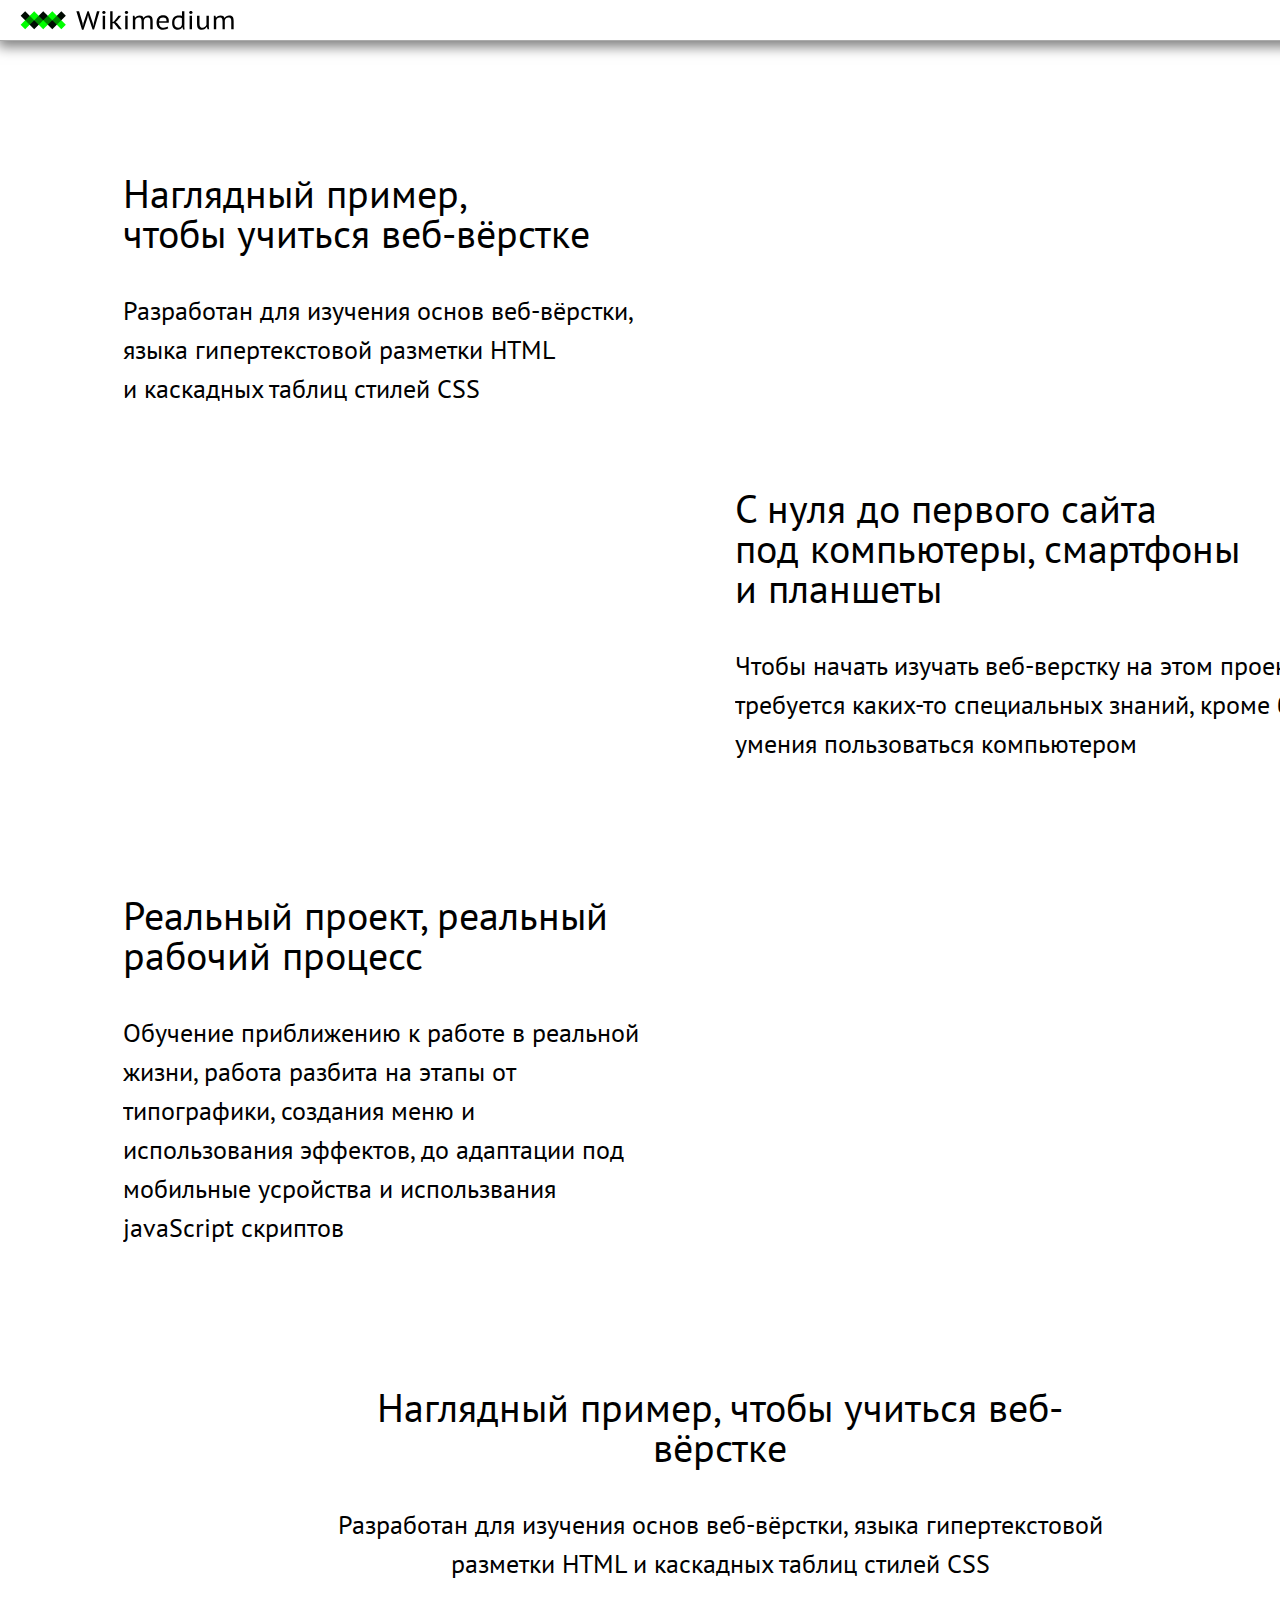
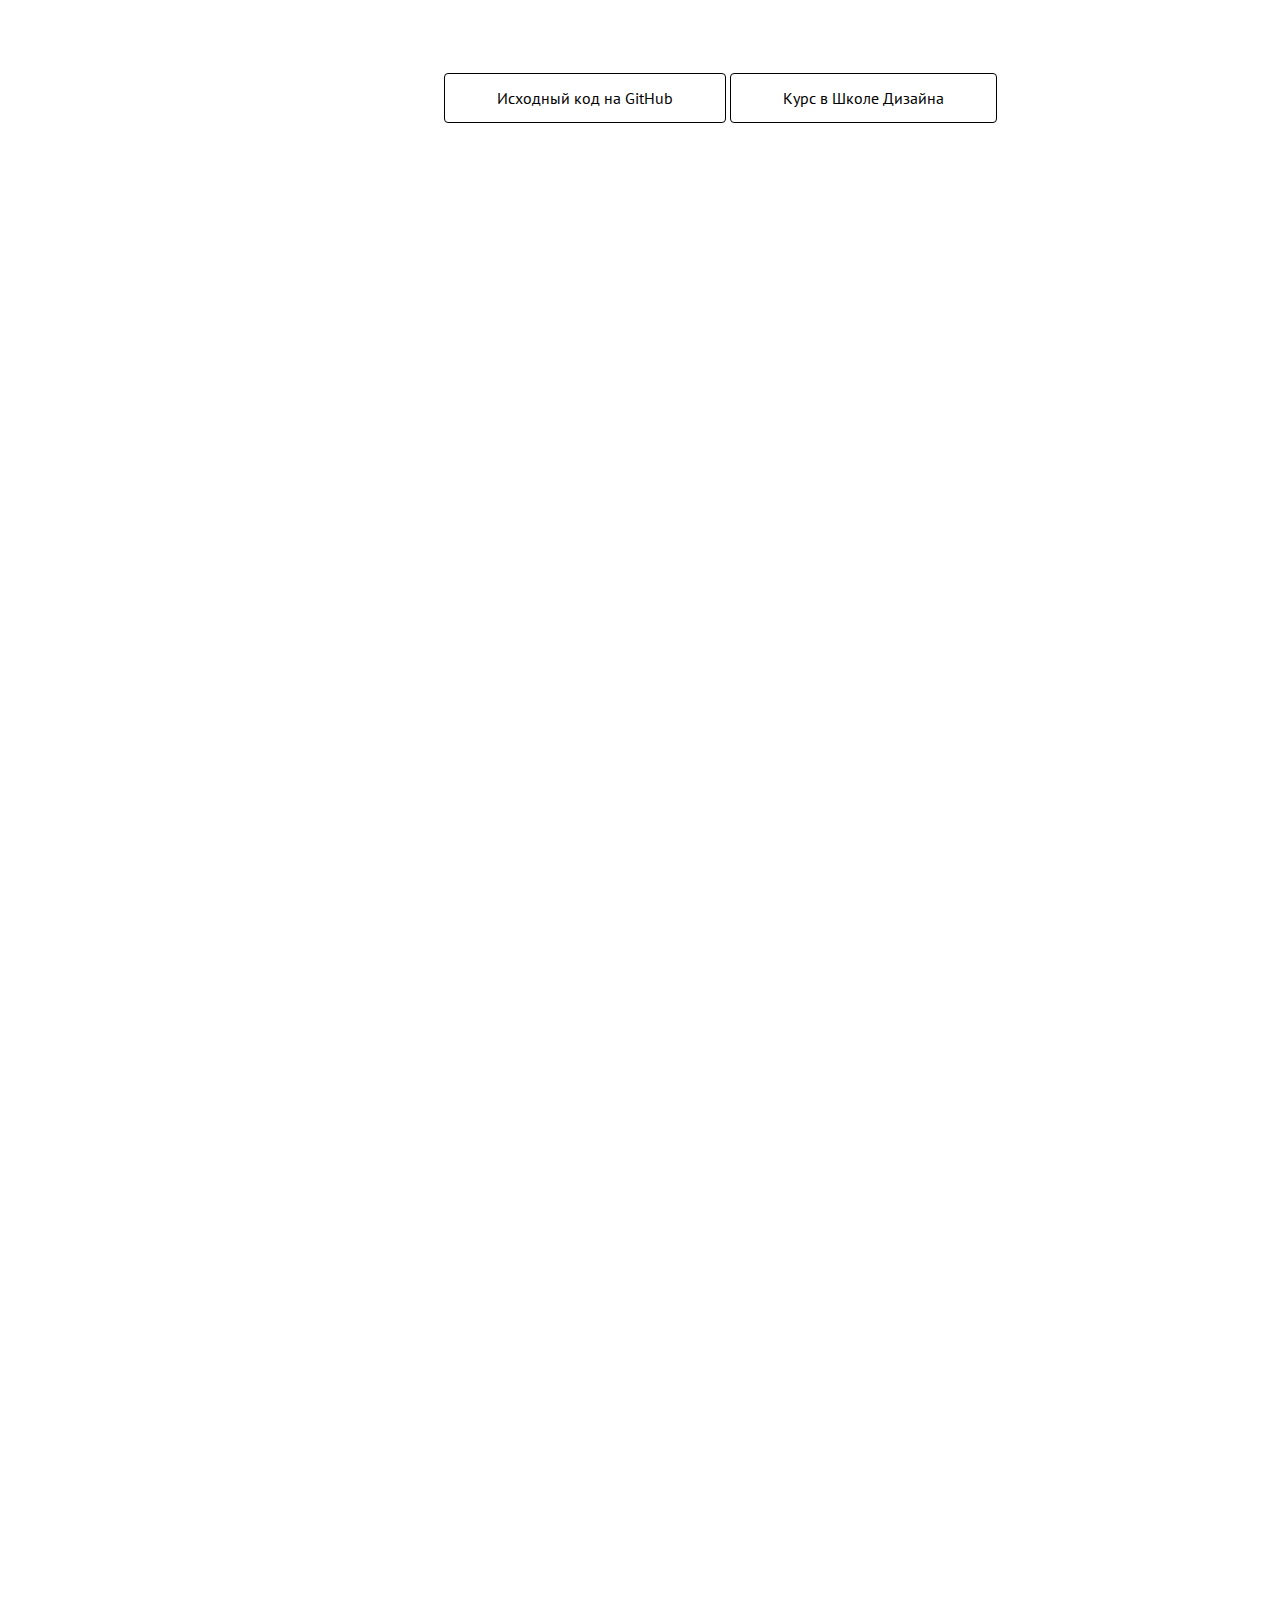
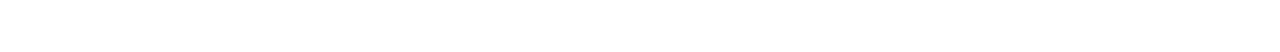
==== about.html @ 4f25f92c "Create about.html" ====
<!DOCTYPE html>
<html lang="en">
<head>
  <meta charset="UTF-8">
  <meta name="viewport" content="width=device-width, initial-scale=1.0">
  <meta http-equiv="X-UA-Compatible" content="ie=edge">
  <link rel="stylesheet" href="stylesheets/style.css">
  <title>О проекте</title>
  <style media="screen">
    body {
      width: 1440px;
      margin: 0 auto;
      background: white;
      height: 3252px;
      display: block;
      position: relative;
    }
    body::before {
      content: "";
      position: absolute;
      left: 0;
      top: 0;
      right: 0;
      background: url('images/1440.jpg');
      height: 3252px;
      display: block;
      opacity: .2;
    }
    html {
      position: relative;
      height: 100%;
    }
    section {
      display: flex;
      justify-content: space-between;
      margin-left: 30px;
    }
    section div {
      width: 50%;
      overflow: hidden;
    }
    section h1 {
      font-size: 40px;
      margin-top: 60px;
      margin-bottom: 38px;

    }
    section p {
      font-size: 26px;
      line-height: 1.5;

    }
    .text {
      width: 520px;
      margin: 0 auto;
    }
    section div:nth-of-type(2) h1;
    section div:nth-of-type(2) p  {
      margin-left: 30px;
    }
    section div:nth-of-type(1) img {
      margin-top: 34px;
    }
    section:nth-of-type(3) div:nth-of-type(2) img {
      margin-top: 60px;
    }
    .one {
      margin-top: 72px;
    }
    .two {
      margin-top: 20px;
    }
    .bottom_block {
      width: 800px;
      display: block;
      margin: 0 auto;
      text-align: center;
      padding-top: 80px;
    }
    section a {
      border: 1px solid black;
      margin-top: 90px;
      text-decoration: none;
    }
    .btn {
      padding: 16px 52px;
      background: white;
      border-radius: 4px;
      display: inline-block;
    }
  </style>
</head>
<body>
  <div class="menubar">
    <a href="index.html"><img src="images/logo.svg" alt=""></a>
    <a href="about.html">О проекте</a>
  </div>
  <section class="one">
    <div class="text">
      <h1>Наглядный пример, чтобы&nbsp;учиться&nbsp;веб-вёрстке</h1>
      <p>Разработан для изучения основ веб-вёрстки, языка гипертекстовой разметки HTML и&nbsp;каскадных таблиц стилей CSS</p>
    </div>
    <div class="">
      <img src="images/about1.png" alt="">
    </div>
  </section>
  <section class="two">
    <div class="">
      <img src="images/about2.png" alt="">
    </div>
    <div class="">
      <h1>С нуля до первого сайта под&nbsp;компьютеры, смартфоны и&nbsp;планшеты</h1>
      <p>Чтобы начать изучать веб-верстку на этом проекте, не требуется каких-то специальных знаний, кроме базового умения пользоваться компьютером</p>
    </div>
  </section>
  <section class="one">
    <div class="text">
      <h1>Реальный проект, реальный рабочий процесс</h1>
      <p>Обучение приближению к работе в реальной жизни, работа разбита на этапы от типографики, создания меню и использования эффектов, до адаптации под мобильные усройства и использвания javaScript скриптов</p>
    </div>
    <div class="">
      <img src="images/about3.png" alt="">
    </div>
  </section>
  <section class="bottom_block">
    <h1>Наглядный пример, чтобы&nbsp;учиться&nbsp;веб-вёрстке</h1>
    <p>Разработан для изучения основ веб-вёрстки, языка гипертекстовой разметки HTML и&nbsp;каскадных таблиц стилей CSS</p>
    <a class="btn" href="#">Исходный код на GitHub</a>
    <a class="btn" href="#">Курс в Школе Дизайна</a>
  </section>
</body>
</html>
---- stylesheets/style.css ----
@import 'reset.css';
@import url('https://fonts.googleapis.com/css2?family=PT+Sans&display=swap');
@import 'layout.css';
@import "sidebar.css";
@import "content.css";
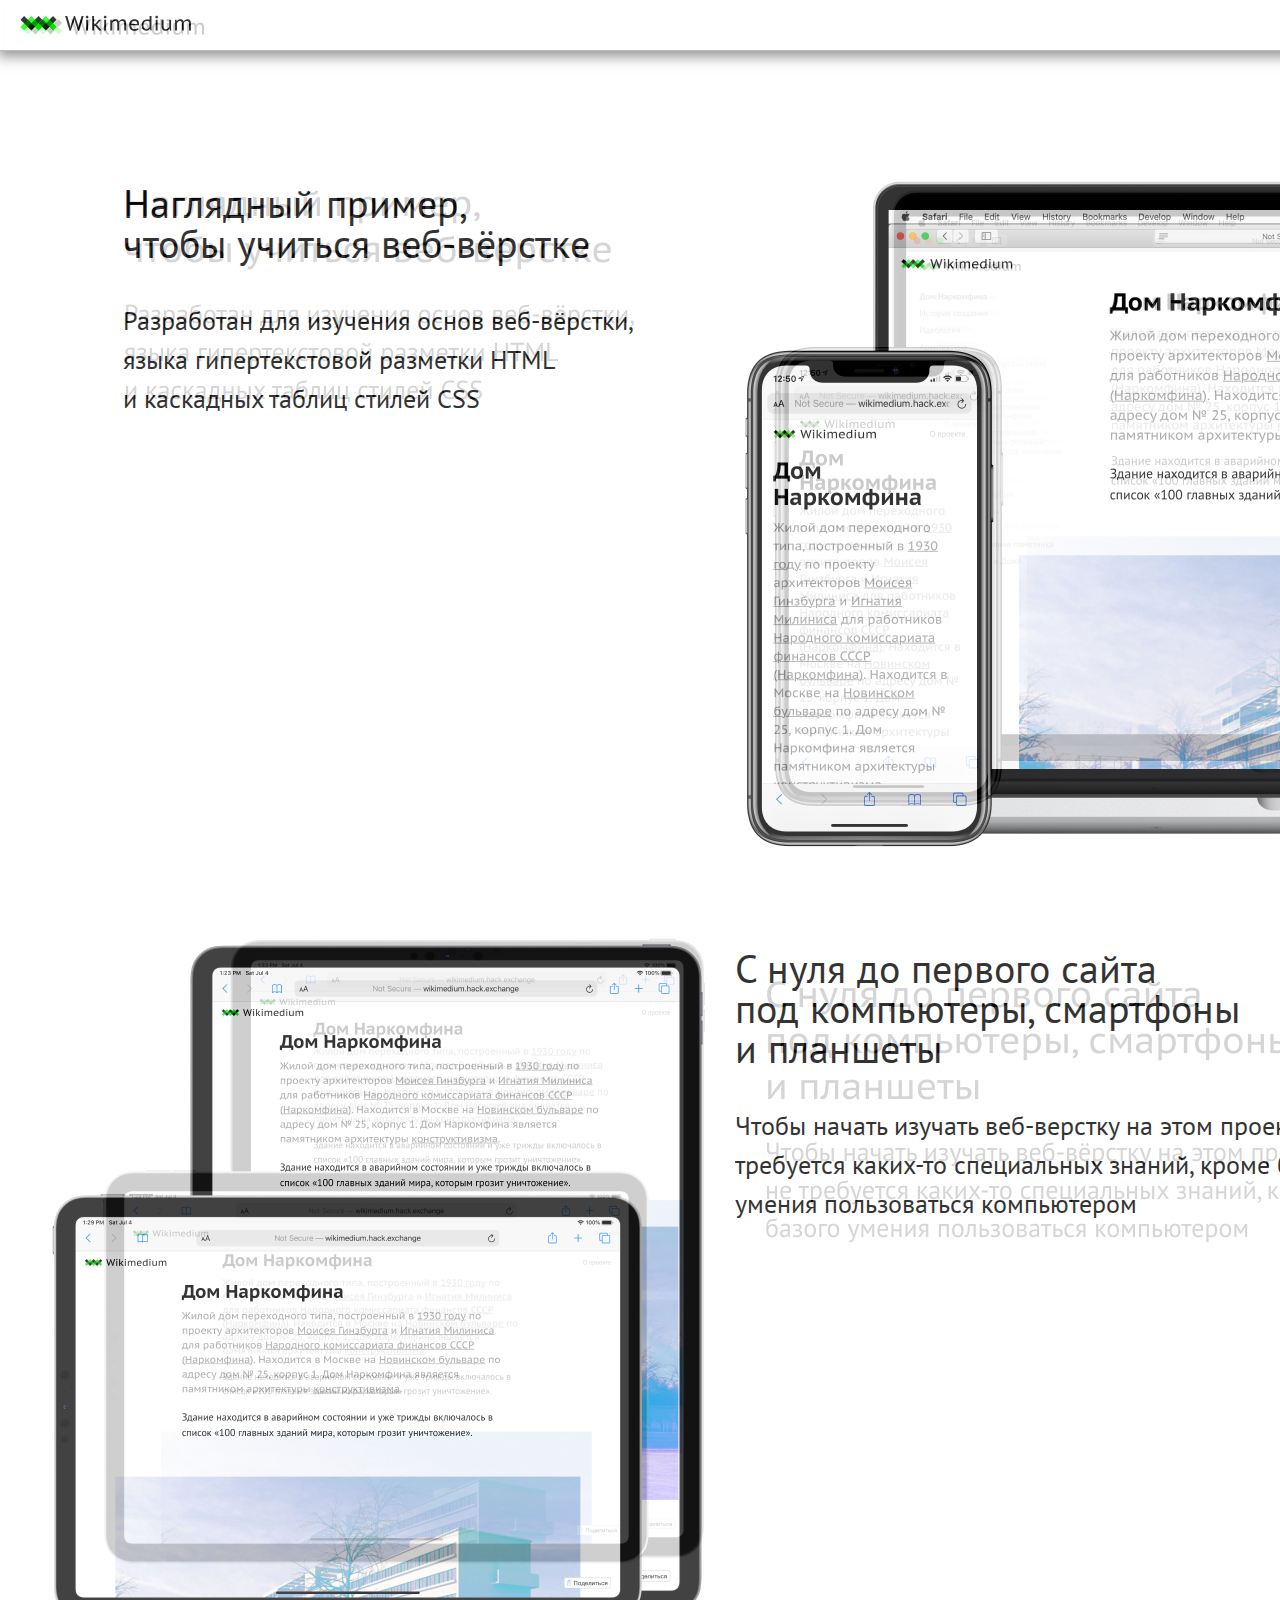
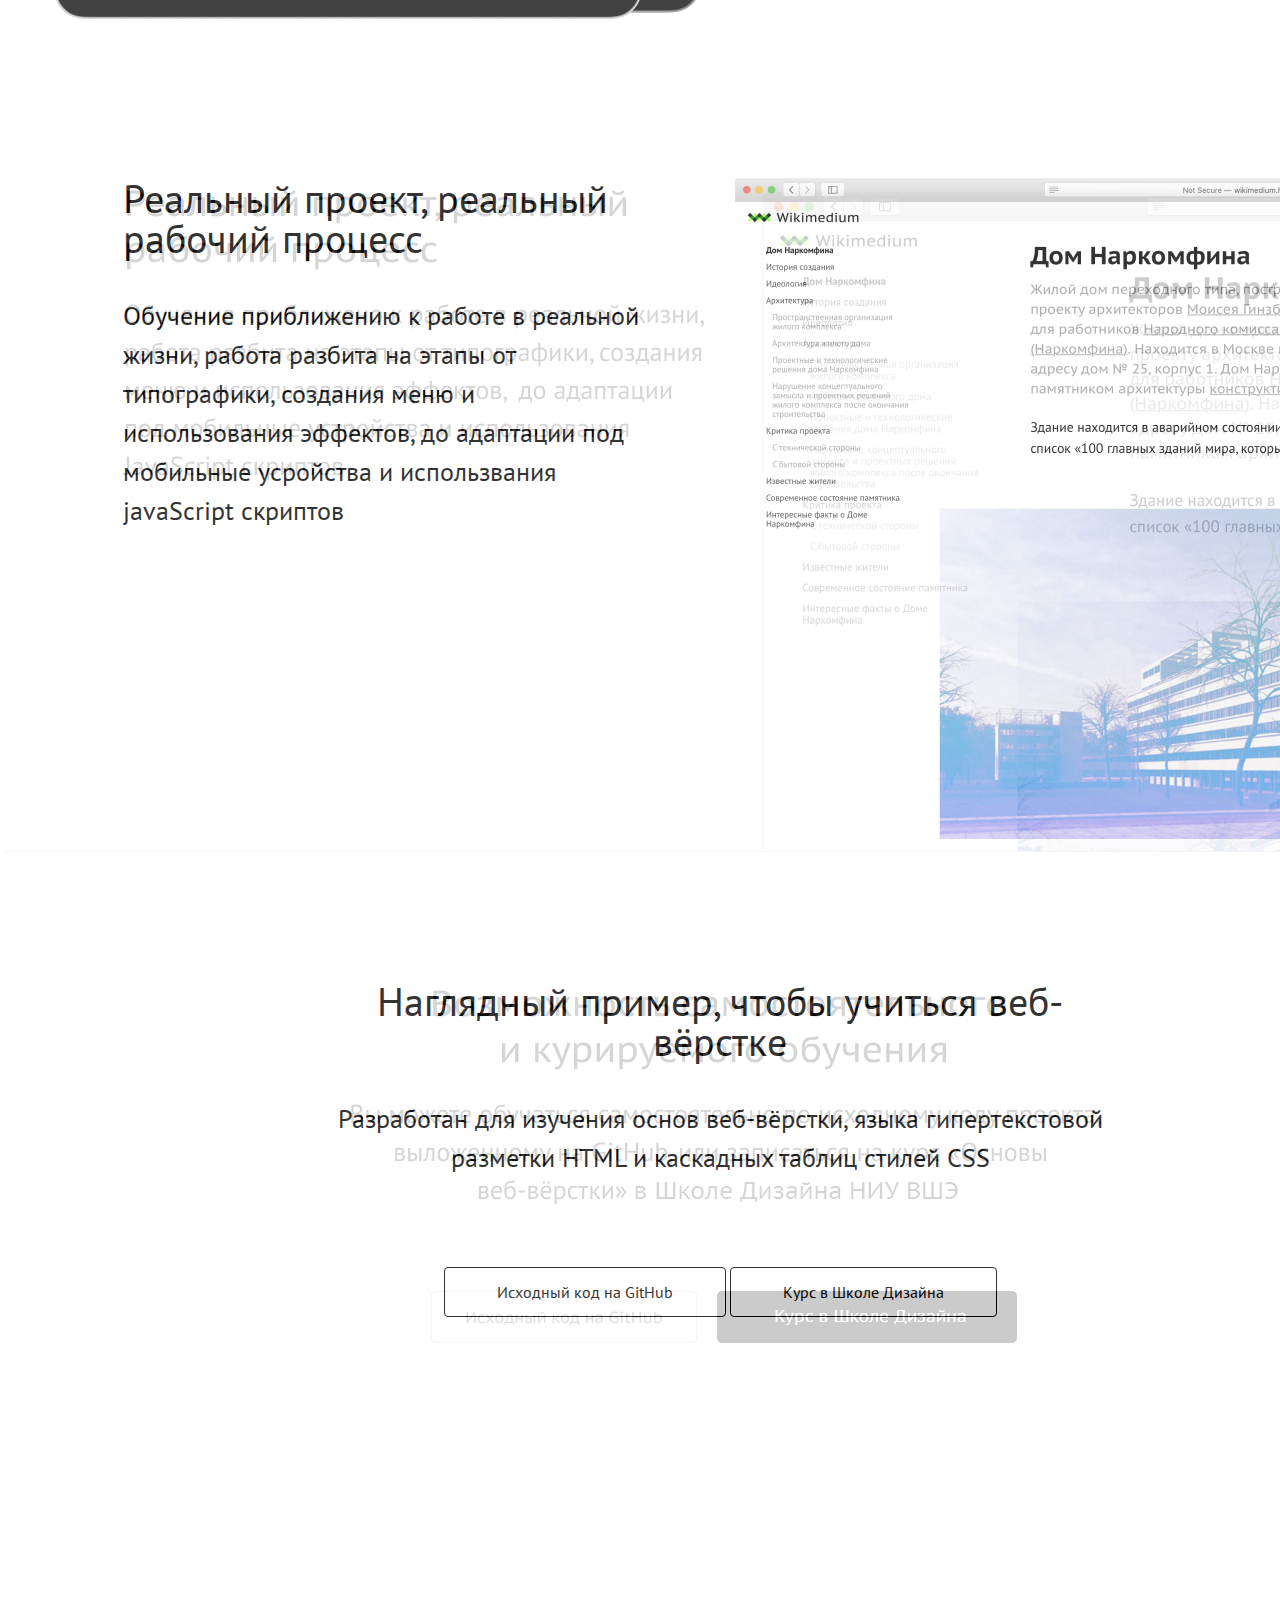
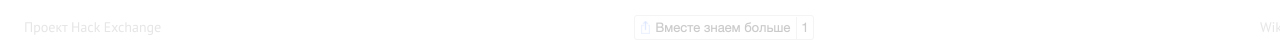
==== commit 00bfacde: "Update about.html" ====
--- a/about.html
+++ b/about.html
@@ -2,7 +2,7 @@
 <html lang="en">
 <head>
   <meta charset="UTF-8">
-  <meta name="viewport" content="width=device-width, initial-scale=1.0">
+  <meta name="viewport" content="width=device-width">
   <meta http-equiv="X-UA-Compatible" content="ie=edge">
   <link rel="stylesheet" href="stylesheets/style.css">
   <title>О проекте</title>
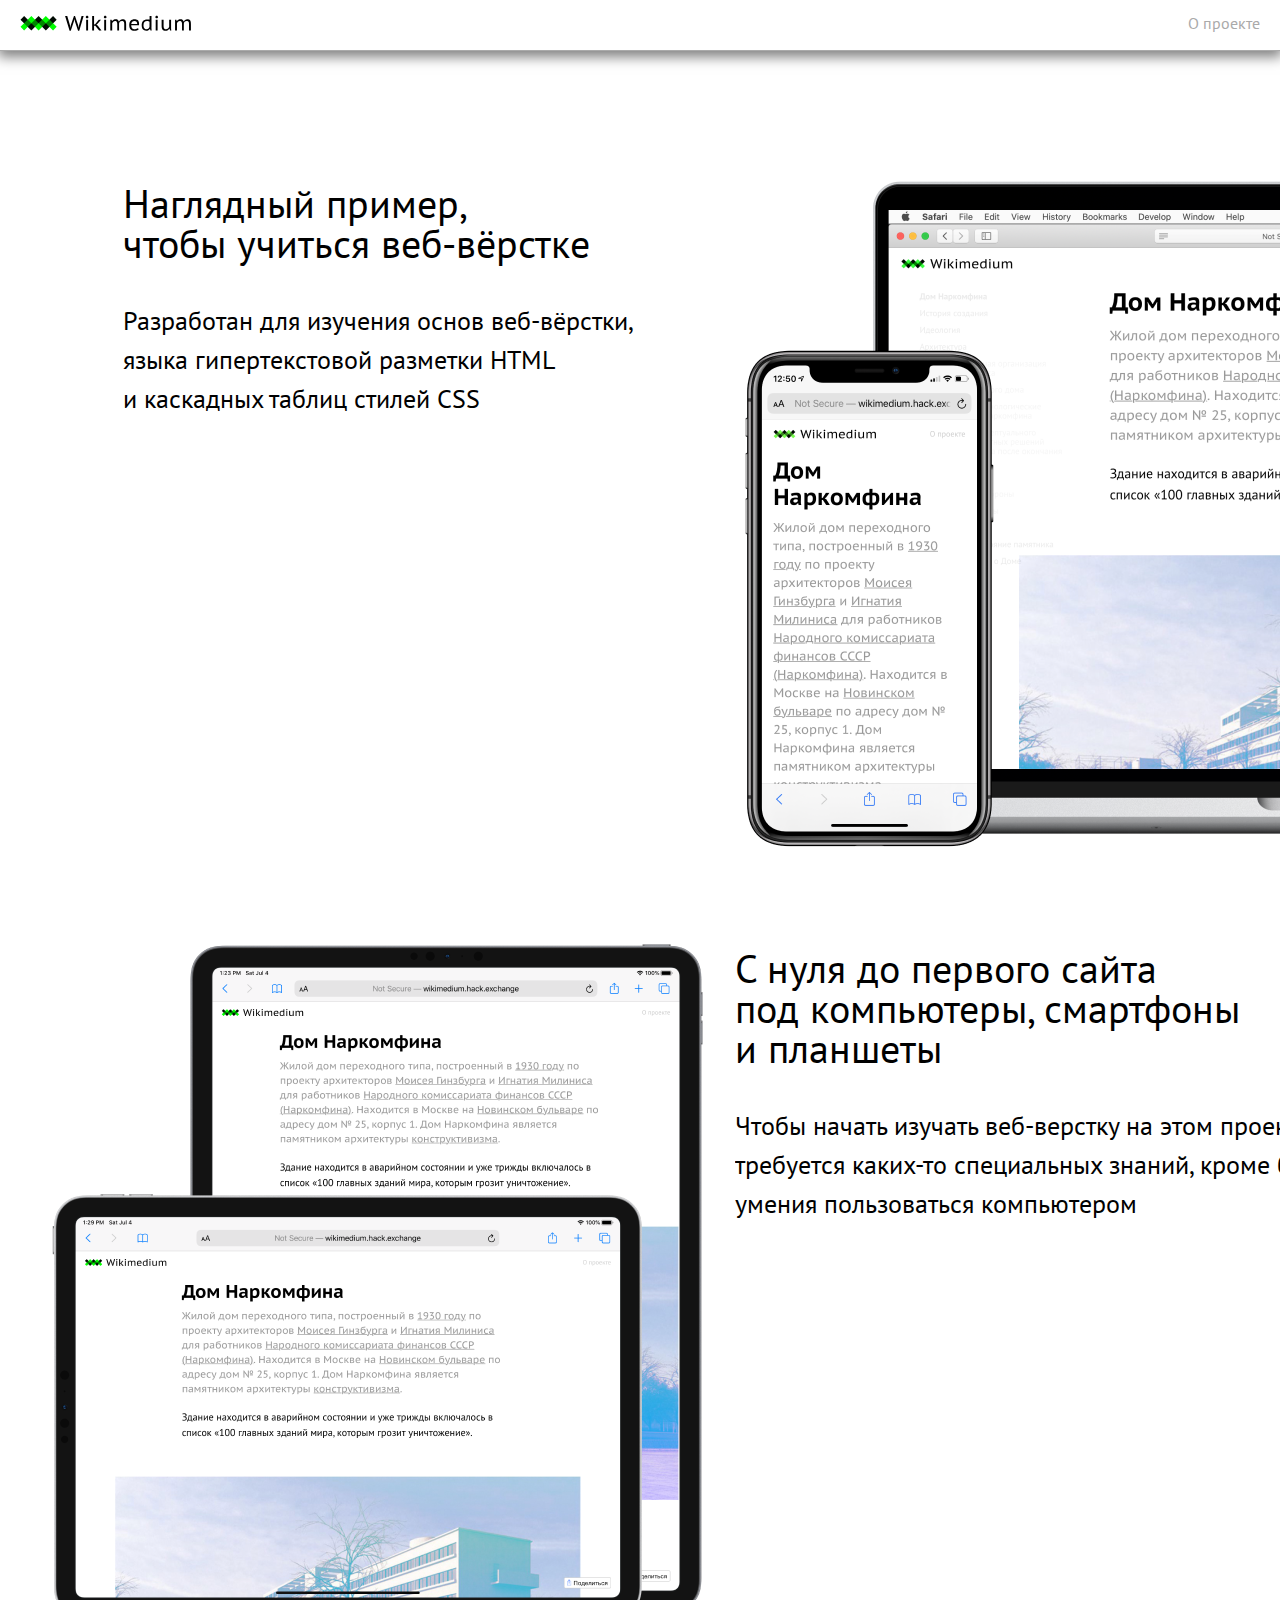
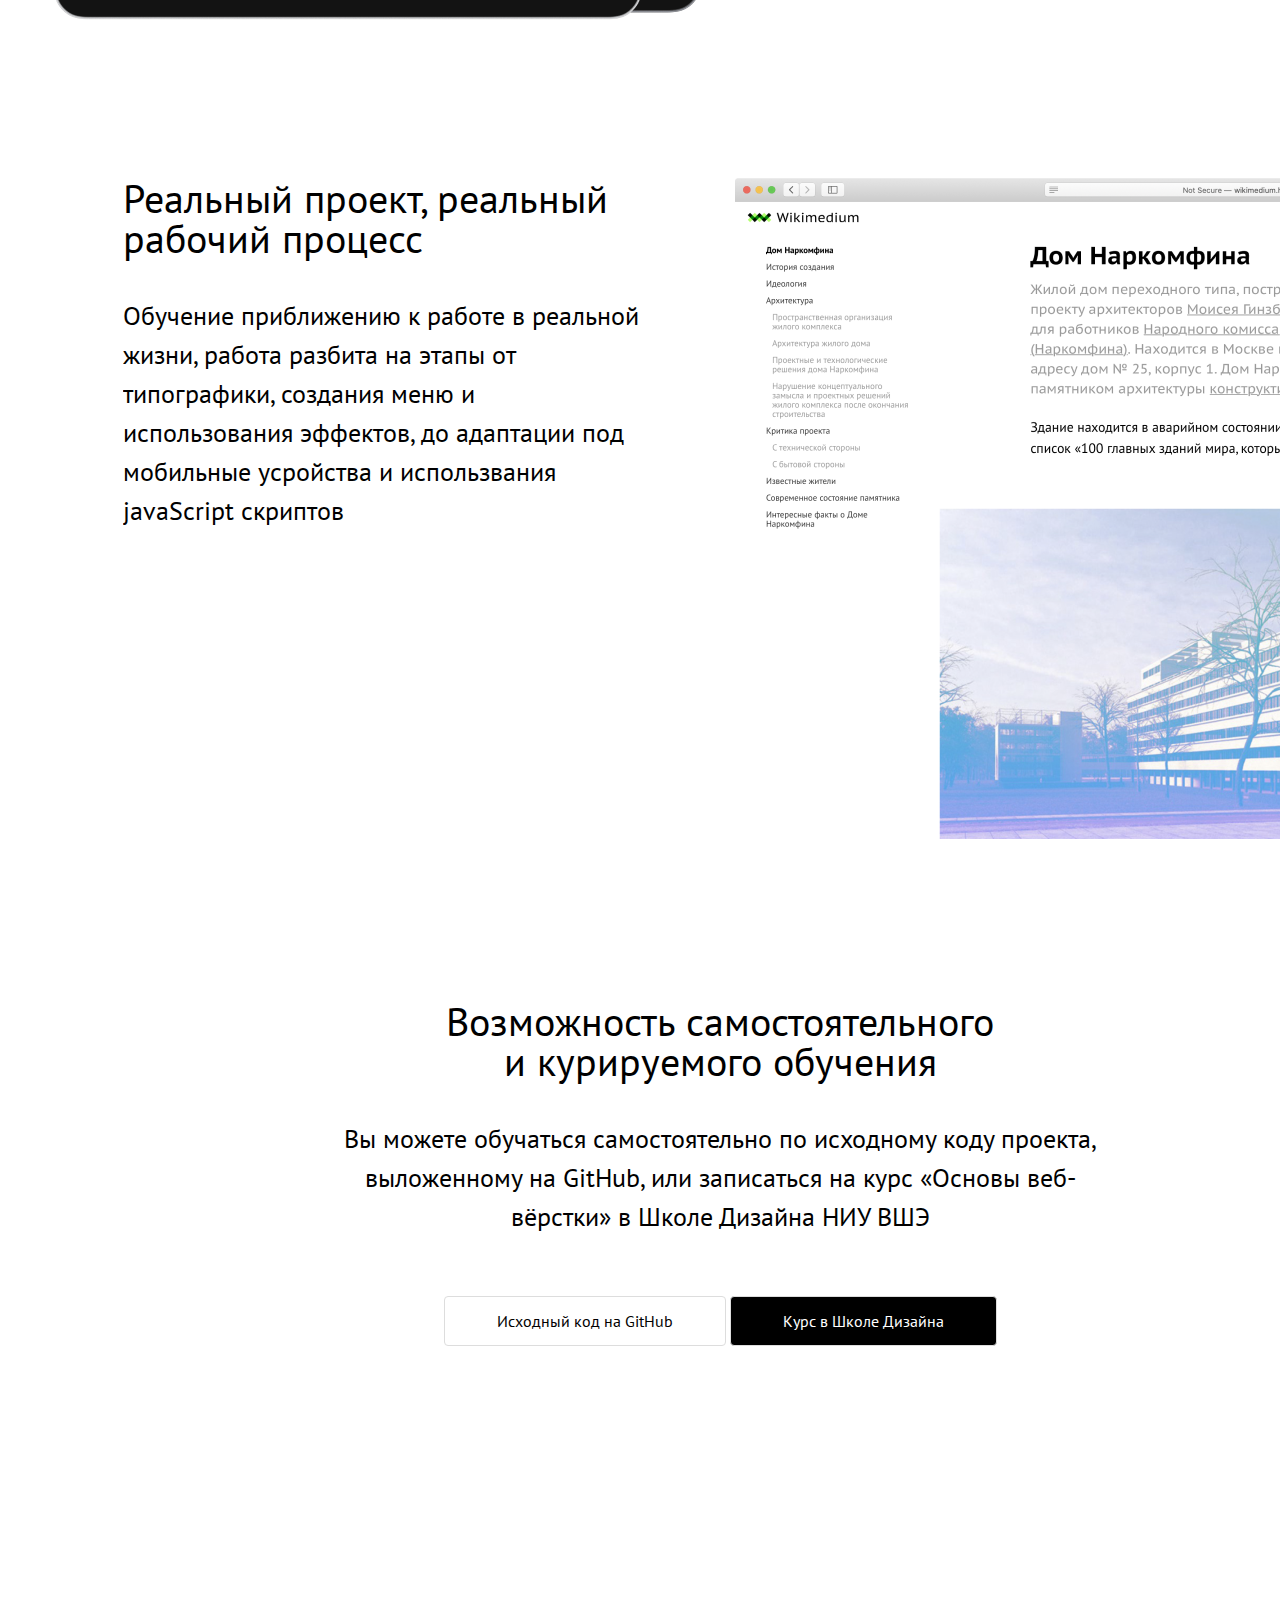
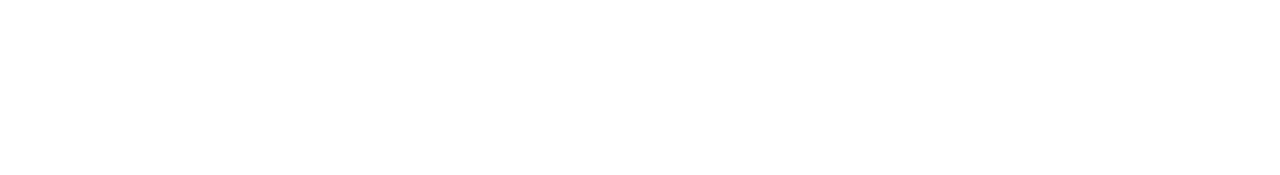
==== commit 7ee288ed: "Update about.html" ====
--- a/about.html
+++ b/about.html
@@ -6,16 +6,19 @@
   <meta http-equiv="X-UA-Compatible" content="ie=edge">
   <link rel="stylesheet" href="stylesheets/style.css">
   <title>О проекте</title>
+  <link rel="icon" type="image/x-icon" href="images/favicon.ico">
   <style media="screen">
     body {
+      background: white;
+    }
+    .body {
       width: 1440px;
       margin: 0 auto;
-      background: white;
       height: 3252px;
       display: block;
       position: relative;
     }
-    body::before {
+    /* body::before {
       content: "";
       position: absolute;
       left: 0;
@@ -25,7 +28,7 @@
       height: 3252px;
       display: block;
       opacity: .2;
-    }
+    } */
     html {
       position: relative;
       height: 100%;
@@ -48,7 +51,6 @@
     section p {
       font-size: 26px;
       line-height: 1.5;
-
     }
     .text {
       width: 520px;
@@ -75,58 +77,78 @@
       display: block;
       margin: 0 auto;
       text-align: center;
-      padding-top: 80px;
+      padding-top: 100px;
     }
     section a {
-      border: 1px solid black;
-      margin-top: 90px;
+      border: 1px solid #ddd;
+      margin-top: 60px;
       text-decoration: none;
     }
-    .btn {
+    .btn1 {
       padding: 16px 52px;
       background: white;
       border-radius: 4px;
       display: inline-block;
     }
+    .btn2 {
+      padding: 16px 52px;
+      background: black;
+      border-radius: 4px;
+      display: inline-block;
+      color: white;
+    }
+    .btn1:hover {
+      background: #FAFAFA;
+    }
+    .btn2:hover {
+      opacity: .8;
+    }
   </style>
+
 </head>
 <body>
   <div class="menubar">
     <a href="index.html"><img src="images/logo.svg" alt=""></a>
     <a href="about.html">О проекте</a>
   </div>
-  <section class="one">
-    <div class="text">
-      <h1>Наглядный пример, чтобы&nbsp;учиться&nbsp;веб-вёрстке</h1>
-      <p>Разработан для изучения основ веб-вёрстки, языка гипертекстовой разметки HTML и&nbsp;каскадных таблиц стилей CSS</p>
-    </div>
-    <div class="">
-      <img src="images/about1.png" alt="">
-    </div>
-  </section>
-  <section class="two">
-    <div class="">
-      <img src="images/about2.png" alt="">
-    </div>
-    <div class="">
-      <h1>С нуля до первого сайта под&nbsp;компьютеры, смартфоны и&nbsp;планшеты</h1>
-      <p>Чтобы начать изучать веб-верстку на этом проекте, не требуется каких-то специальных знаний, кроме базового умения пользоваться компьютером</p>
-    </div>
-  </section>
-  <section class="one">
-    <div class="text">
-      <h1>Реальный проект, реальный рабочий процесс</h1>
-      <p>Обучение приближению к работе в реальной жизни, работа разбита на этапы от типографики, создания меню и использования эффектов, до адаптации под мобильные усройства и использвания javaScript скриптов</p>
-    </div>
-    <div class="">
-      <img src="images/about3.png" alt="">
-    </div>
-  </section>
-  <section class="bottom_block">
-    <h1>Наглядный пример, чтобы&nbsp;учиться&nbsp;веб-вёрстке</h1>
-    <p>Разработан для изучения основ веб-вёрстки, языка гипертекстовой разметки HTML и&nbsp;каскадных таблиц стилей CSS</p>
-    <a class="btn" href="#">Исходный код на GitHub</a>
-    <a class="btn" href="#">Курс в Школе Дизайна</a>
+
+  <section class="body">
+    <section class="one">
+      <div class="text">
+        <h1>Наглядный пример, чтобы&nbsp;учиться&nbsp;веб-вёрстке</h1>
+        <p>Разработан для изучения основ веб-вёрстки, языка гипертекстовой разметки HTML и&nbsp;каскадных таблиц стилей CSS</p>
+      </div>
+      <div class="">
+        <img src="images/about1.png" alt="">
+      </div>
+    </section>
+
+    <section class="two">
+      <div class="">
+        <img src="images/about2.png" alt="">
+      </div>
+      <div class="">
+        <h1>С нуля до первого сайта под&nbsp;компьютеры, смартфоны и&nbsp;планшеты</h1>
+        <p>Чтобы начать изучать веб-верстку на этом проекте, не требуется каких-то специальных знаний, кроме базового умения пользоваться компьютером</p>
+      </div>
+    </section>
+
+    <section class="one">
+      <div class="text">
+        <h1>Реальный проект, реальный рабочий процесс</h1>
+        <p>Обучение приближению к работе в реальной жизни, работа разбита на этапы от типографики, создания меню и использования эффектов, до адаптации под мобильные усройства и использвания javaScript скриптов</p>
+      </div>
+      <div class="">
+        <img src="images/about3.png" alt="">
+      </div>
+    </section>
+
+    <section class="bottom_block">
+      <h1>Возможность самостоятельного и&nbsp;курируемого обучения</h1>
+      <p>Вы можете обучаться самостоятельно по исходному коду проекта, выложенному на GitHub, или записаться на курс «Основы веб-вёрстки» в Школе Дизайна НИУ ВШЭ</p>
+      <a class="btn1" href="https://github.com/yadimaksta/wikimedium">Исходный код на GitHub</a>
+      <a class="btn2" href="https://design.hse.ru/">Курс в Школе Дизайна</a>
+    </section>
   </section>
 </body>
 </html>
--- a/stylesheets/style.css
+++ b/stylesheets/style.css
@@ -1,5 +1,7 @@
 @import 'reset.css';
 @import url('https://fonts.googleapis.com/css2?family=PT+Sans&display=swap');
 @import 'layout.css';
+@import "content.css";
 @import "sidebar.css";
-@import "content.css";
+@import "index.css";
+@import "responsive.css";
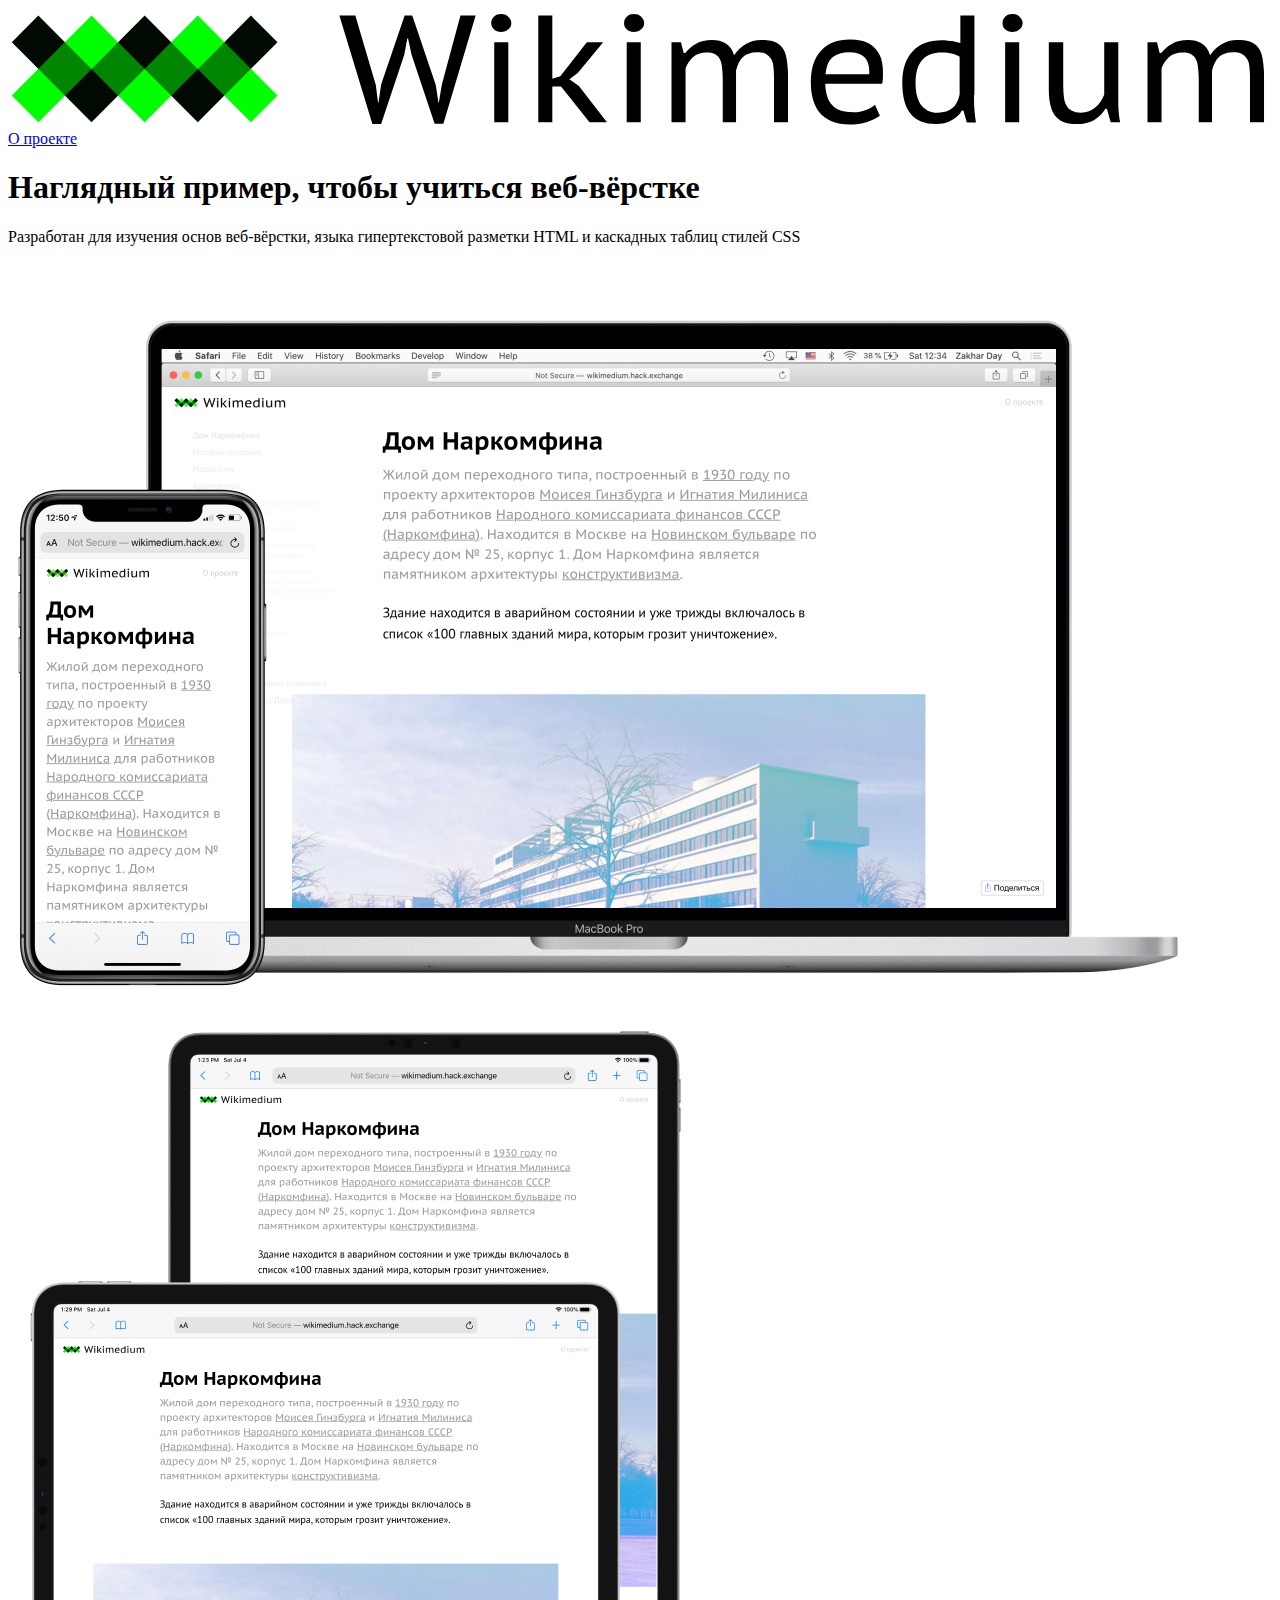
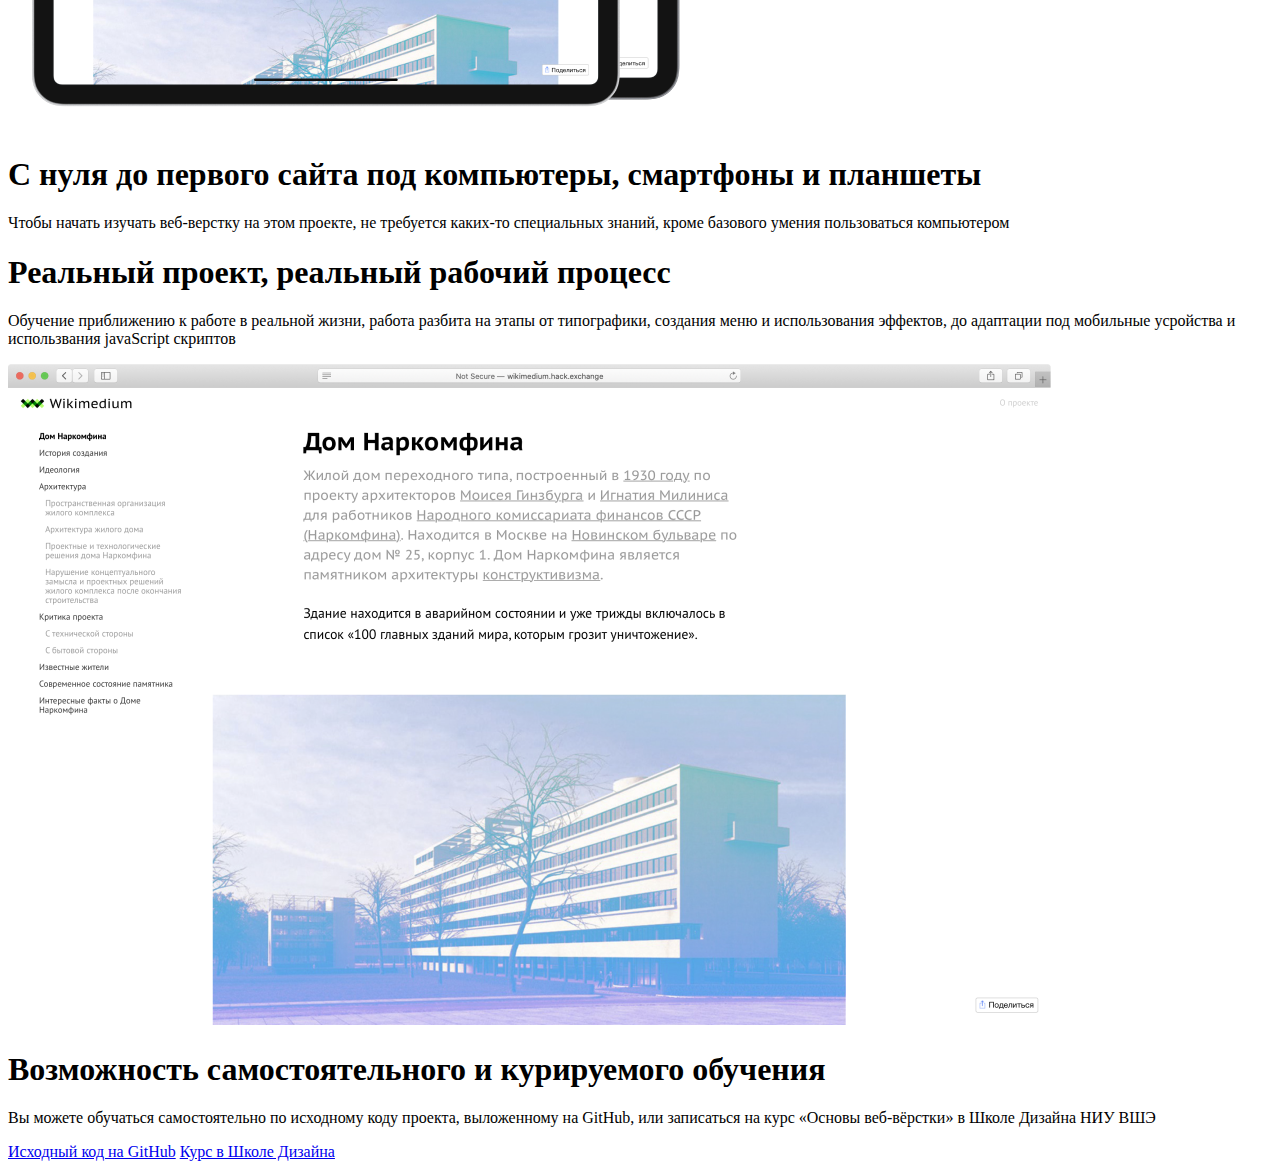
==== commit 8e98fa73: "Update about.html" ====
--- a/about.html
+++ b/about.html
@@ -4,107 +4,15 @@
   <meta charset="UTF-8">
   <meta name="viewport" content="width=device-width">
   <meta http-equiv="X-UA-Compatible" content="ie=edge">
-  <link rel="stylesheet" href="stylesheets/style.css">
+  <link rel="stylesheet" href="stylesheets/about.css">
+  <meta property="og:type" content="article">
+  <meta property="og:url" content="{https://yadimaksta.github.io/wikimedium/narkomfin.html}">
+  <meta property="og:title" content="О проекте">
+  <meta property="og:description" content="Наглядный пример, чтобы учиться веб-вёрстке">
+  <meta property="og:image" content="https://yadimaksta.github.io/wikimedium/images/narkomfin.jpg">
+  <meta name="twitter:card" content="summary">
   <title>О проекте</title>
   <link rel="icon" type="image/x-icon" href="images/favicon.ico">
-  <style media="screen">
-    body {
-      background: white;
-    }
-    .body {
-      width: 1440px;
-      margin: 0 auto;
-      height: 3252px;
-      display: block;
-      position: relative;
-    }
-    /* body::before {
-      content: "";
-      position: absolute;
-      left: 0;
-      top: 0;
-      right: 0;
-      background: url('images/1440.jpg');
-      height: 3252px;
-      display: block;
-      opacity: .2;
-    } */
-    html {
-      position: relative;
-      height: 100%;
-    }
-    section {
-      display: flex;
-      justify-content: space-between;
-      margin-left: 30px;
-    }
-    section div {
-      width: 50%;
-      overflow: hidden;
-    }
-    section h1 {
-      font-size: 40px;
-      margin-top: 60px;
-      margin-bottom: 38px;
-
-    }
-    section p {
-      font-size: 26px;
-      line-height: 1.5;
-    }
-    .text {
-      width: 520px;
-      margin: 0 auto;
-    }
-    section div:nth-of-type(2) h1;
-    section div:nth-of-type(2) p  {
-      margin-left: 30px;
-    }
-    section div:nth-of-type(1) img {
-      margin-top: 34px;
-    }
-    section:nth-of-type(3) div:nth-of-type(2) img {
-      margin-top: 60px;
-    }
-    .one {
-      margin-top: 72px;
-    }
-    .two {
-      margin-top: 20px;
-    }
-    .bottom_block {
-      width: 800px;
-      display: block;
-      margin: 0 auto;
-      text-align: center;
-      padding-top: 100px;
-    }
-    section a {
-      border: 1px solid #ddd;
-      margin-top: 60px;
-      text-decoration: none;
-    }
-    .btn1 {
-      padding: 16px 52px;
-      background: white;
-      border-radius: 4px;
-      display: inline-block;
-    }
-    .btn2 {
-      padding: 16px 52px;
-      background: black;
-      border-radius: 4px;
-      display: inline-block;
-      color: white;
-    }
-    .btn1:hover {
-      background: #FAFAFA;
-    }
-    .btn2:hover {
-      opacity: .8;
-    }
-  </style>
-
 </head>
 <body>
   <div class="menubar">
